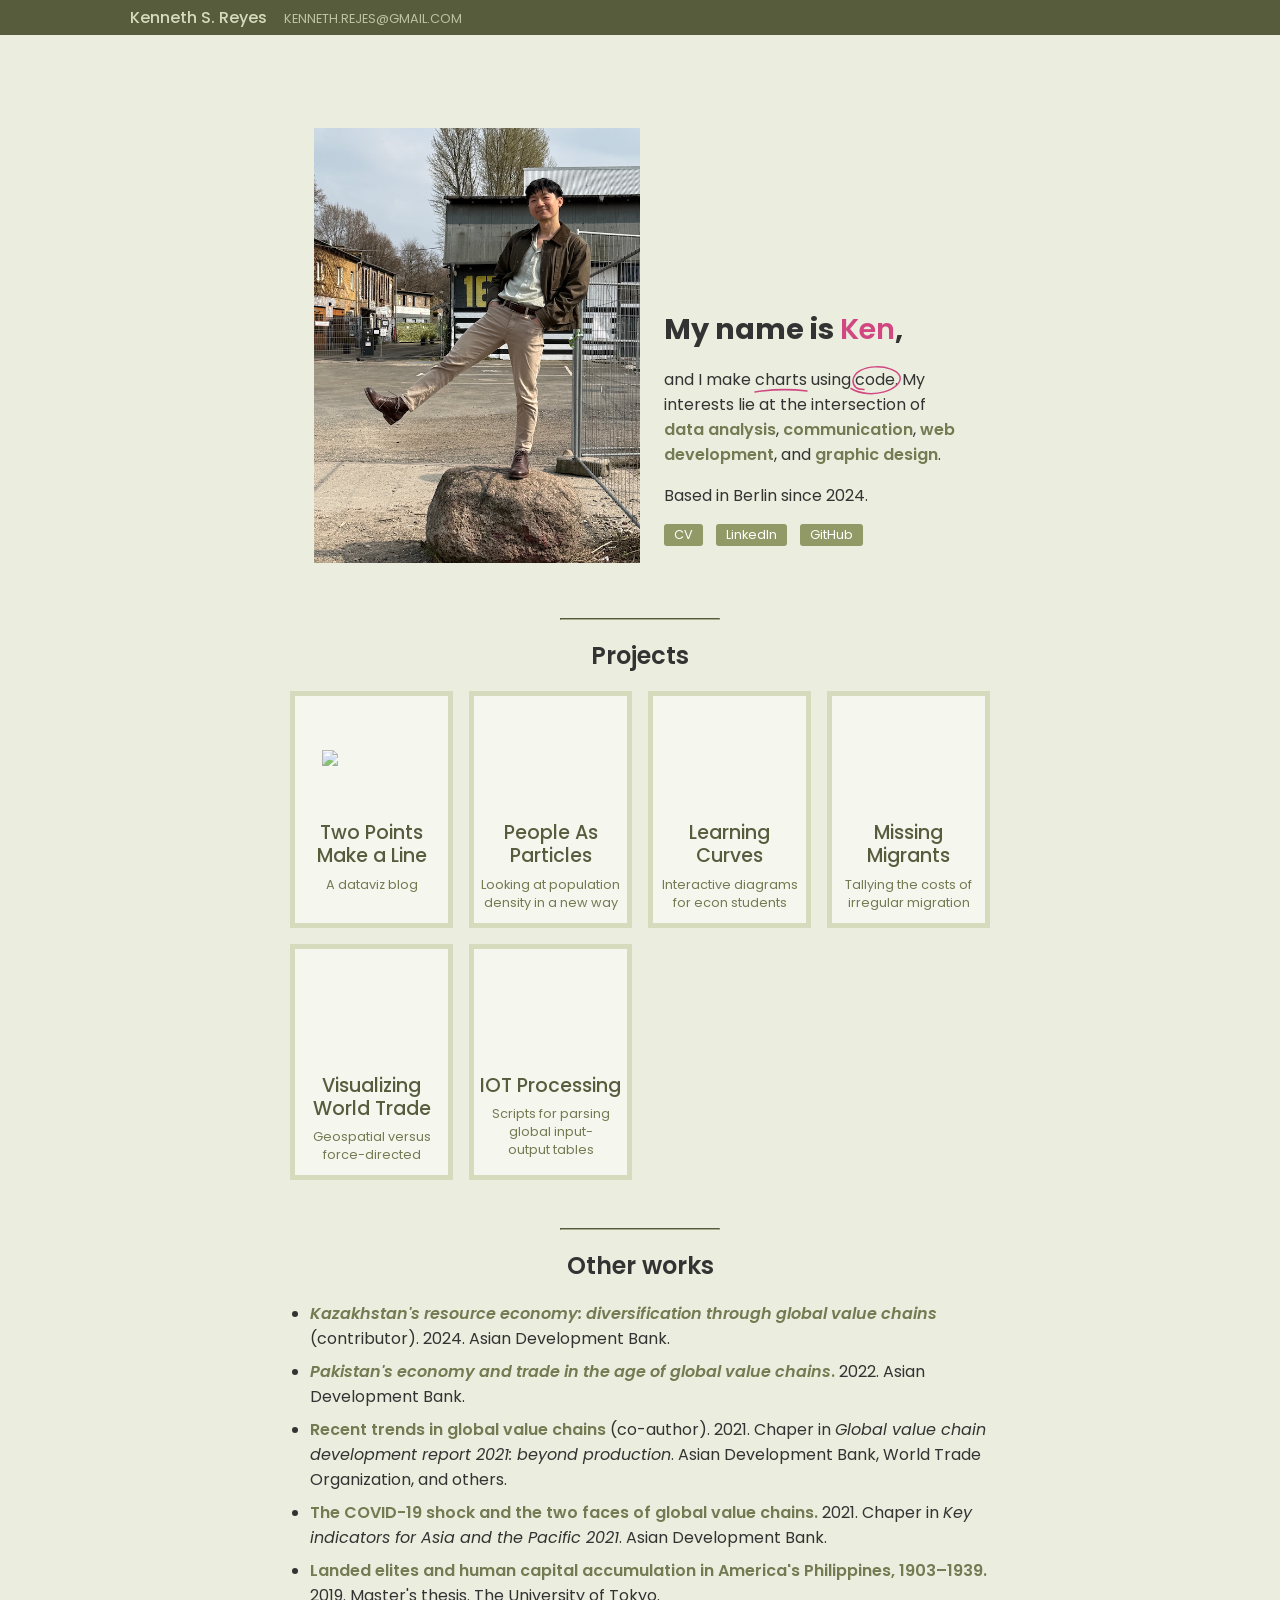
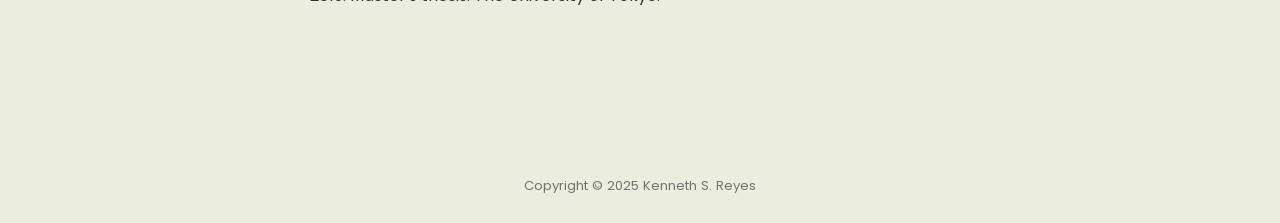
==== index.html @ db585eaa "update hero picture and sizing" ====
<!DOCTYPE html>
<html lang="en">
<head>
    <meta charset="UTF-8">
    <meta name="viewport" content="width=device-width, initial-scale=1.0">
    <title>Kenneth S. Reyes</title>
    <script src="https://d3js.org/d3.v7.min.js"></script>
    <script src="https://unpkg.com/topojson@3"></script>
    <script src="https://unpkg.com/geometric@2.5.5"></script>
    <script src="https://unpkg.com/d3-force-limit"></script>
    <script src="https://unpkg.com/d3-force-surface"></script>
    <script src="https://unpkg.com/d3-force-bounce"></script>
    <link rel="stylesheet" href="./assets/css/vars.css">
    <link rel="stylesheet" href="./assets/css/main.css">
    <link rel="stylesheet" href="./assets/css/tiles.css">
</head>
<body class="home">

    <!-- Site header -->
    
    <header class="site-header">
        <a href="index.html" class="nav-title">Kenneth S. Reyes</a>
        <span class="nav-email">kenneth.rejes@gmail.com</span>
    </header>

    <main class="content-grid">

        <!-- Hero banner -->

        <div class="hero">

            <div class="hero-pic">
                <img src="assets/images/hero.jpg">
            </div>

            <div class="hero-bio">
                <h1>My name is <span class="emph">Ken</span>,</h1>
                <p>and I make 
                    <span class="p-mark">charts<svg class="p-mark" width="100%" height="100%" viewBox="0,0,50,20">
                        <path d="M 0 22
                                 Q 25 18 50 21"></path>
                    </svg></span> 
                using 
                    <span class="p-mark">code<svg class="p-mark" width="100%" height="100%" viewBox="0,0,40,20">
                        <path d="M -4 19 
                                 C 16 31 48 20 45  7 
                                 C 40 -6  0 -7 -2 11
                                 Q -2 20  9 20"/>
                    </svg></span>. 
                My interests lie at the intersection of <span class="emph">data analysis</span>, <span class="emph">communication</span>, <span class="emph">web development</span>, and <span class="emph">graphic design</span>.</p>
                <p>Based in Berlin since 2024.</p>
                <div class="hero-buttons">
                    <a href=""><div class="hero-button">CV</div></a>
                    <a href="https://www.linkedin.com/in/ksreyes"><div class="hero-button">LinkedIn</div></a>
                    <a href="https://github.com/ksreyes"><div class="hero-button">GitHub</div></a>
                </div>
            </div>

        </div>

        <hr>

        <!-- Projects tiles -->

        <section class="projects">

            <h2>Projects</h2>

            <div class="projects-tiles">

                <!-- Two Points Make a Line -->
                <div class="project-tile" id="twopoints">
                    <a href="https://twopoints.blog" class="project-tile-link">
                        <div class="project-tile-logo">
                            <img src="./assets/images/twopoints.png">
                        </div>
                        <span class="project-tile-title">Two Points Make a Line</span>
                        <p class="project-tile-desc">A dataviz blog</p>
                        <div class="project-tile-box"></div>
                    </a>
                </div>

                <!-- Population density -->
                <div class="project-tile" id="popden">
                    <a href="particles" class="project-tile-link">
                        <div class="project-tile-logo"></div>
                        <span class="project-tile-title">People As Particles</span>
                        <p class="project-tile-desc">Looking at population density in a new way</p>
                        <div class="project-tile-box"></div>
                    </a>
                </div>

                <!-- Learning Curves -->
                <div class="project-tile" id="econ">
                    <a href="learningcurves" class="project-tile-link">
                        <div class="project-tile-logo"></div>
                        <span class="project-tile-title">Learning Curves</span>
                        <p class="project-tile-desc">Interactive diagrams for econ students</p>
                        <div class="project-tile-box"></div>
                    </a>
                </div>

                <!-- Missing Migrants -->
                <div class="project-tile" id="mmp">
                    <a href="missingmigrants" class="project-tile-link">
                        <div class="project-tile-logo page-icon mmp-icon"></div>
                        <span class="project-tile-title">Missing Migrants</span>
                        <p class="project-tile-desc">Tallying the costs of irregular migration</p>
                        <div class="project-tile-box"></div>
                    </a>
                </div>

                <!-- Trade -->
                <div class="project-tile" id="trade">
                    <a href="trade" class="project-tile-link">
                        <div class="project-tile-logo page-icon trade-icon"></div>
                        <span class="project-tile-title">Visualizing World Trade</span>
                        <p class="project-tile-desc">Geospatial versus force-directed</p>
                        <div class="project-tile-box"></div>
                    </a>
                </div>

                <!-- MRIO -->
                <div class="project-tile" id="mrio">
                    <a href="https://github.com/ksreyes/mrio-processing" class="project-tile-link">
                        <div class="project-tile-logo"></div>
                        <span class="project-tile-title">IOT Processing</span>
                        <p class="project-tile-desc">Scripts for parsing global input-output tables</p>
                        <div class="project-tile-box"></div>
                    </a>
                </div>
                
            </div>
        </section>

        <hr>

        <!-- Projects tiles -->

        <section class="works">

            <h2>Other works</h2>

            <ul>
                <li><a href="https://www.adb.org/publications/kazakhstan-resource-economy"><emph>Kazakhstan's resource economy: diversification through global value chains</emph></a> (contributor). 2024. Asian Development Bank.</li>

                <li><a href="https://www.adb.org/publications/pakistan-economy-trade-global-value-chains"><emph>Pakistan's economy and trade in the age of global value chains</emph>.</a> 2022. Asian Development Bank.</li>
                
                <li><a href="https://www.adb.org/publications/global-value-chain-development-report-2021">Recent trends in global value chains</a> (co-author). 2021. Chaper in <emph>Global value chain development report 2021: beyond production</emph>. Asian Development Bank, World Trade Organization, and others.</li>
                
                <li><a href="https://www.adb.org/publications/key-indicators-asia-and-pacific-2021">The COVID-19 shock and the two faces of global value chains.</a> 2021. Chaper in <emph>Key indicators for Asia and the Pacific 2021</emph>. Asian Development Bank.</li>
                
                <li><a href="assets/docs/reyes-landed-elites.pdf">Landed elites and human capital accumulation in America's Philippines, 1903–1939.</a> 2019. Master's thesis. The University of Tokyo.
            </ul>

        </section>
       
    </main>

    <!-- Footer -->

    <footer>
        <div class="page-footer">
            <div class="copyright">Copyright © 2025 Kenneth S. Reyes</div>
        </div>
    </footer>

    <script type="module" src="./assets/js/main.js"></script>
</body>
</html>
---- assets/css/vars.css ----
@import url('https://fonts.googleapis.com/css?family=Poppins:300,400,500,600,700,800');
@import url('https://fonts.googleapis.com/css2?family=Playpen+Sans:wght@400&display=swap');

:root {
    --body-font-family: "Poppins";

    --width: 800px;
    --dashboard-width: 1000px;
    --dashboard-width-mobile: 920px;

    --green1:hsl(70, 20%, 20%);
    --green2:hsl(70, 20%, 30%);
    --green3:hsl(70, 20%, 40%);
    --green4:hsl(70, 20%, 50%);
    --green5:hsl(70, 20%, 60%);
    --green6:hsl(70, 20%, 70%);
    --green7:hsl(70, 30%, 80%);
    --green8:hsl(70, 30%, 90%);
    --green85:hsl(70, 30%, 95%);
    --green9:hsl(70, 30%, 99%);

    --blue1:hsl(200, 30%, 25%);
    --blue2:hsl(200, 30%, 35%);
    --blue3:hsl(200, 30%, 45%);
    --blue4:hsl(200, 30%, 55%);
    --blue5:hsl(200, 30%, 65%);
    --blue6:hsl(200, 30%, 75%);
    --blue7:hsl(200, 30%, 85%);
    --blue8:hsl(200, 30%, 90%);
    --blue9:hsl(200, 30%, 95%);

    --red1:hsl(335, 60%, 55%);
    --red2:hsl(335, 60%, 65%);
    --red3:hsl(335, 60%, 75%);
    --red4:hsl(335, 60%, 85%);
    --red5:hsl(335, 60%, 95%);

    --yellow1:hsl(45, 75%, 55%);
    --yellow2:hsl(45, 75%, 60%);
    --yellow3:hsl(45, 75%, 65%);
    --yellow4:hsl(45, 75%, 70%);
    --yellow5:hsl(45, 75%, 75%);
    
    --gray1:hsl(0, 0%, 35%);
    --gray2:hsl(0, 0%, 45%);
    --gray3:hsl(0, 0%, 55%);
    --gray4:hsl(0, 0%, 65%);
    --gray5:hsl(0, 0%, 75%);
}
---- assets/css/main.css ----
*, *::before, *::after {
    box-sizing: border-box;
}

* {
    font: inherit;
    margin: 0;
    padding: 0;
}

img {
    max-width: 100%;
}

body {
    font-family: var(--body-font-family), sans-serif;
    font-size: 0.75rem;
    font-size: clamp(0.75rem, 0.65rem + 0.5vw, 1rem);
    background-color: var(--green8);
    color: hsl(0, 0%, 20%);
    padding-top: 8rem;

    @media (width <= 425px) {

        padding-top: 5rem;

        &.home {
            padding-top: 3rem;
        }
    }
}

ul {
    margin: .5em 0;
    padding: 0 0 0 1.25em;
}

li {
    margin-bottom: .5em;
}

h1 {
    /* font-size: clamp(1.2rem, 0.825rem + 1.5vw, 1.8rem); */
    font-size: 1.8rem;
    /* font-size: clamp(1.2rem, 0.6rem + 2.4vw, 1.8rem); */
    font-weight: 600;
    margin: 1em 0;

    .hero-bio & {
        font-weight: 700;
        margin: 0;
    }
}

h2 {
    /* font-size: clamp(1rem, 0.825rem + 1.5vw, 1.5rem); */
    font-size: 1.5em;
    /* font-size: clamp(1.2rem, 0.9rem + 1.2vw, 1.5rem); */
    font-weight: 600;
    text-align: center;
    margin: .75em 0;
}

h3 {
    /* font-size: clamp(0.9rem, 0.8375rem + 0.25vw, 1rem); */
    font-size: 1.1em;
    /* font-size: clamp(0.8rem, 0.6rem + 0.8vw, 1rem); */
    font-weight: 600;
    margin: .75em 0;
}

p {
    margin: 1.25em 0;
}

::selection {
    background: var(--yellow4);
  }

strong {
    font-weight: 700;
}

emph {
    font-style: italic;
}

hr {
    width: 10rem;
    border-color: var(--green5);
    margin: 3em auto 0 auto;
}

a {
    text-decoration: none;
    font-weight: 600;
    color: var(--green3);
}

a:hover {
    color: var(--green4);
    transition: color .1s ease-in;
}

svg {
    display: block;
    width: 100%;
}

/*** Header bar ********************************/

.site-header {
    position: fixed;
    top: 0;
    left: 0;
    right: 0;
    z-index: 99;
    display: flex;
    gap: 1rem;
    align-items: flex-end;
    background-color: var(--green2);
    padding: 5px 10vw;
}

.nav-title {
    width: 140px;
    font-weight: 500;
    text-align: center;
    color: var(--green7);
}

.nav-title:hover {
    font-size: 1.02rem;
    color: var(--green8);
    transition: font-size .1s ease-in, color .05s ease-in
}

.nav-email {
    font-size: .8rem;
    color: var(--green6);
    text-transform: uppercase;
    padding-bottom: .1rem;
}

@media (max-width: 700px) {

    .site-header {
        flex-direction: column;
        gap: 0;
        align-items: center;
    }

    .nav-title {
        font-size: .9rem;
    }

    .nav-email {
        font-size: .7rem;
        padding-bottom: 0;
    }
}

/*** Body **************************************/

.content-grid {
    --padding-inline: 1rem;
    --content-max-width: 700px;
    --breakout-max-width: 1000px;
    --breakout-size: calc((var(--breakout-max-width) - var(--content-max-width)) / 2);

    display: grid;
    gap: 0;
    grid-template-columns: 
        [full-width-start] minmax(var(--padding-inline), 1fr)
        [breakout-start] minmax(0, var(--breakout-size))
        [content-start] min(100% - (var(--padding-inline) * 2), var(--content-max-width)) [content-end] 
        minmax(0, var(--breakout-size)) [breakout-end] 
        minmax(var(--padding-inline), 1fr) [full-width-end];
}

.content-grid > :not(.breakout) {
    grid-column: content;
}

.content-grid > .breakout {
    grid-column: breakout;
}

/*** Hero banner *******************************/

.hero {
    display: flex;
    flex-direction: row;
    justify-content: center;
    gap: 1.5rem;
    margin-left: 1.5rem;

    & .hero-pic {
        flex-basis: 50%;

        & img {
            /* width: 300px; */
            width: 100%;
            /* height: 100%; */
            object-fit: cover;
            /* object-position: top; */
        }

        @media (width <= 425px) {
            width: 100%;
        }
    }

    & .hero-bio {
        flex-basis: 50%;

        display: flex;
        flex-direction: column;
        justify-content: flex-end;
        margin: 1rem 0;
        text-wrap: balance;

        & > * {
            margin: .5rem 0;
        }
    }


    @media (width <= 425px) {
        grid-column: full-width !important;
        flex-direction: column;
        gap: 0;
        text-align: center;
        margin-left: 0;

        & .hero-buttons {
            justify-content: center;
        }
    }
}


.emph {
    color: var(--green3);
    font-weight: 600;
}

h1 .emph {
    color: var(--red1);
}

.hero-buttons {
    display: flex;
    flex-direction: row;
    gap: .8rem;
}

.hero-buttons a {
    font-weight: normal;
}

.hero-button {
    width: auto;
    background: var(--green4);
    padding: 2px 10px;
    align-items: center;
    text-align: center;
    color: white;
    font-size: .80em;
    border-radius: 3px;
}

.hero-button:hover {
    transform: scale(1.05);
    background: var(--green3);
    transition: background .1s ease-in, transform .1s ease-in;
}


.p-mark {
    position: relative;
    overflow: visible;
    /* border: .5px solid blue; */
    
    & svg {
        display: inline;
        position: absolute;
        left: 0;
        top: 0;
        /* border: .5px solid red; */

        & path {
            shape-rendering: geometricPrecision;
            fill: none;
            stroke: var(--red1);
            stroke-width: 1.5px;
            stroke-linecap: round;
        }
    }
}

/*** Footer ************************************/

footer {
    display: block;
    margin-top: 10rem;
}

.page-footer {
    display: flex;
    flex-direction: column;
    align-items: center;
    padding-left: 1em;
    padding-right: 1em;
}

.copyright {
    flex: 1 1 0px;
    min-height: 3.5em;
    text-align: center;
    font-size: .825em;
    color: var(--gray2);
}

/*** Break points ******************************/

/* @media (max-width: 600px) {

    body {
        padding-top: 5rem;
    }

    

} */
---- assets/css/tiles.css ----
/* Parent containers */

.projects {
    width: 100%;
    display: flex;
    flex-direction: column;
    align-items: center;
}

.projects-tiles {
    width: 100%;
    display: grid;
    grid-template-columns: repeat(auto-fit, minmax(150px, 1fr));
    gap: 1em;
}

/* Tile template */

.project-tile {
    position: relative;
}

.project-tile-link {
    outline: none;
    display: flex;
    flex-direction: column;
    align-items: center;
    text-align: center;
    height: 100%;
    color: var(--green2);
    /* font-weight: normal; */
    padding: .8rem .6rem 1rem .6rem;

    & .project-tile-desc {
        color: var(--green3);
        font-weight: normal;
    }
}

.project-tile-box {
    position: absolute;
    top: 0;
    left: 0;
    width: 100%;
    height: 100%;
    z-index: -1;
    background-color: var(--green85);
    border: 5px solid var(--green7);
}

.project-tile-logo {
    display: flex;
    justify-content: center;
    align-items: center;
    width: 120px;
    height: 110px;
    overflow: hidden;
}

.project-tile-title {
    font-size: 1.2em;
    font-weight: 500;
    line-height: 1.2;
    text-align: center;
    text-wrap: balance;
    margin: .5rem 0;
}

.project-tile-desc {
    font-size: .8em;
    text-wrap: balance;
    margin: 0;

    @media (width <= 425px) {
        font-size: 1em;
    }
}

/*** Hover effects *****************************/

.project-tile-link:focus-visible .project-tile-box, 
.project-tile:hover .project-tile-box {
    background-color: var(--green9);
    border-color: var(--green4);
    transform: scale(1.01);
    transition: 
        background-color .1s ease-in, 
        border-color .1s ease-in,
        transform .1s ease-in;
}

.project-tile-link:focus-visible .project-tile-title,
.project-tile:hover .project-tile-title {
    color: var(--green1);
    transition: color .1s ease-in;
}

.project-tile-link:focus-visible .project-tile-desc,
.project-tile:hover .project-tile-desc {
    color: var(--green2);
    transition: color .1s ease-in;
}

/*** Project-specific **************************/

/* Two Points */

#twopoints {

    & .project-tile-logo img {
        opacity: .7;
        width: 100px;
        height: auto;
        animation: rotate 30s linear infinite;
    }
    
    &.project-tile:hover img {
        opacity: .9;
        transition: opacity .1s ease-in;
    }
}

@keyframes rotate {
    from { transform: rotate(0); }
    to { transform: rotate(1turn); }
}

/* Particles */

#popden {

    & rect {
        fill: none;
    }
    
    & circle {
        fill: var(--green4);
    }
    
    &.project-tile:hover circle {
        fill: var(--green3);
        transition: fill .1s ease-in;
    }
}

/* Learning Curves */

#econ {

    & path {
        opacity: .5;
    }
    
    & .econ-axes {
        opacity: 1;
        stroke: var(--green5);
        stroke-width: 3px;
    }
    
    &.project-tile:hover, &.page-icon {

        & path {
            opacity: 1;
            transition: opacity .1s ease-in;
        }
        
        & .econ-axes {
            stroke: var(--green3);
            transition: stroke .1s ease-in;
        }
    }
}

/* Missing Migrants */

.mmp-icon {

    & .globe {
        opacity: .5;
        fill: var(--blue6);
        stroke: none;
        stroke-width: 0;
    }

    & .land {
        fill: var(--green6);
    }
    
    & .spike {
        fill: var(--red2);
        fill-opacity: 0.6;
        transition: opacity 350ms;

        &.hide {
            opacity: 0;
        }
    }
}

#mmp.project-tile:hover, .title-block .mmp-icon {

    .spike {
        fill-opacity: 0.85;
    }

    .globe {
        opacity: .8;
        transition: opacity .1s ease-in;
    }
    
    .land {
        fill: var(--green4);
        transition: fill .1s ease-in;
    }
}


/* MRIO */

#mrio {
    --mrio-base-opacity: .4;
    --mrio-highlight-opacity: .8;
    --mrio-duration: 4s;

    & .header {
        opacity: var(--mrio-base-opacity);
        fill: var(--gray4);
    }
    
    & .input {
        fill: var(--blue3);
        animation: input-highlight var(--mrio-duration) linear infinite;
    }
    
    & .va {
        fill: var(--red2);
        animation: va-highlight var(--mrio-duration) linear infinite;
    }
    
    & .final {
        fill: var(--yellow2);
        animation: final-highlight var(--mrio-duration) linear infinite;
    }
    
    & .output {
        fill: var(--green4);
        animation: output-highlight var(--mrio-duration) linear infinite;
    }

    &.project-tile:hover {
        --mrio-base-opacity: .6;
        --mrio-highlight-opacity: 1;
    }
}

@keyframes input-highlight {
    0% { opacity: var(--mrio-base-opacity); }
    20% { opacity: var(--mrio-highlight-opacity); }
    40% { opacity: var(--mrio-base-opacity); }
    100% { opacity: var(--mrio-base-opacity); }
}

@keyframes va-highlight {
    0% { opacity: var(--mrio-base-opacity); }
    20% { opacity: var(--mrio-base-opacity); }
    40% { opacity: var(--mrio-highlight-opacity); }
    60% { opacity: var(--mrio-base-opacity); }
    100% { opacity: var(--mrio-base-opacity); }
}

@keyframes final-highlight {
    0% { opacity: var(--mrio-base-opacity); }
    40% { opacity: var(--mrio-base-opacity); }
    60% { opacity: var(--mrio-highlight-opacity); }
    80% { opacity: var(--mrio-base-opacity); }
    100% { opacity: var(--mrio-base-opacity); }
}

@keyframes output-highlight {
    0% { opacity: var(--mrio-base-opacity); }
    60% { opacity: var(--mrio-base-opacity); }
    80% { opacity: var(--mrio-highlight-opacity); }
    100% { opacity: var(--mrio-base-opacity); }
}

/* Snapshot */

#snapshot {
    
    & img {
        opacity: .7;
        width: 120%;
        height: auto;
        animation: pan-vertically 10s ease-in-out infinite;
    }

    &.project-tile:hover img {
        opacity: .9;
        transition: opacity .1s ease-in;
    }
}

@keyframes pan-vertically {
    0% { transform: translateY(20%); }
    50% { transform: translateY(-20%); }
    100% { transform: translateY(20%); }
}

/* Trade */

.trade-icon {
    
    .title-block & {
        background: var(--blue8);
        border: 1.5px solid var(--blue7);
        border-radius: 20px;
    }

    & .bg {
        fill: var(--blue7);
        opacity: .5;
        opacity: 0;
    }

    & .land {
        fill: var(--green6);
        fill-opacity: .6;
        transition: fill-opacity .1s ease-in;
    }

    & .node {
        fill: var(--blue3);
        fill-opacity: .2;
        stroke: var(--blue1);
        stroke-width: 1px;
        stroke-opacity: .2;
        transition: 
            stroke-opacity .25s;
    }

    & .link {
        stroke-opacity: 0;
        stroke-width: .1px;
        transition: 
            stroke-opacity .1s ease-in;
        
        &.in-force {
            stroke: var(--blue5);
            stroke-opacity: 0;
            transition: 
                stroke 1s ease-in,
                stroke-opacity 1s ease-in;
        }
    }
}

#trade.project-tile:hover, .title-block .trade-icon {

    & .bg {
        fill: var(--blue7);
        /* opacity: 1; */
        opacity: 0;
        transition: opacity .1s ease-in;
    }

    & .land {
        fill-opacity: .8;
        transition: fill-opacity .1s ease-in;
    }

    & .node {
        fill-opacity: .4;
        stroke-opacity: .4;
        transition: 
            fill-opacity .1s ease-in, 
            stroke-opacity .1s;
    }
}
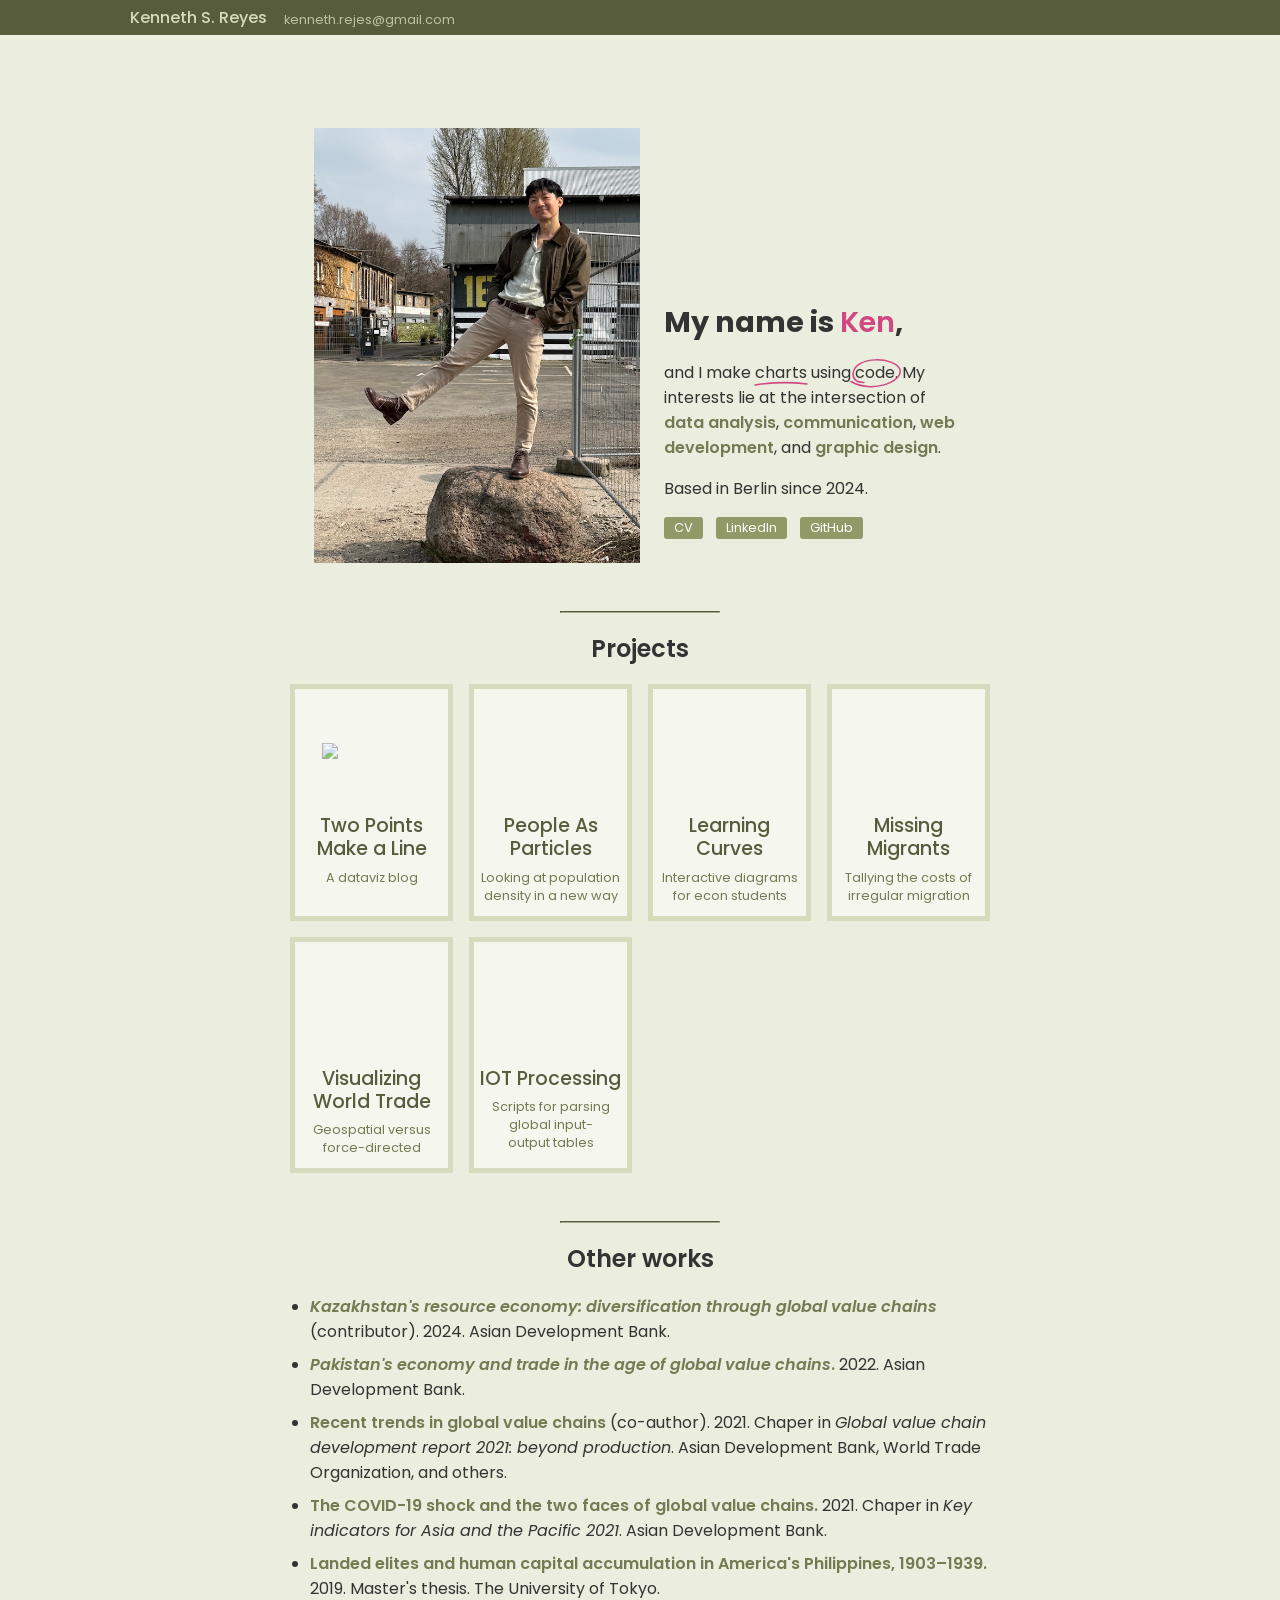
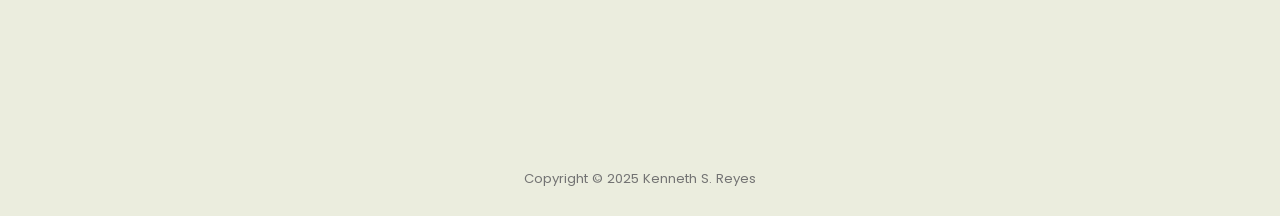
==== commit c17e21e9: "adjust break points" ====
--- a/index.html
+++ b/index.html
@@ -3,6 +3,13 @@
 <head>
     <meta charset="UTF-8">
     <meta name="viewport" content="width=device-width, initial-scale=1.0">
+    <meta property="og:type" content="website">
+    <meta property="og:title" content="Kenneth S. Reyes">
+    <meta property="og:description" content="Data visualization specialist">
+    <meta property="og:image" content="./assets/images/thumbnail.jpg">
+    <meta property="og:image:width" content="900">
+    <meta property="og:image:height" content="500">
+    <meta property="og:url" content="https://ksreyes.github.io">
     <title>Kenneth S. Reyes</title>
     <script src="https://d3js.org/d3.v7.min.js"></script>
     <script src="https://unpkg.com/topojson@3"></script>
@@ -20,7 +27,7 @@
     
     <header class="site-header">
         <a href="index.html" class="nav-title">Kenneth S. Reyes</a>
-        <span class="nav-email">kenneth.rejes@gmail.com</span>
+        <div class="nav-email">kenneth.rejes@gmail.com</div>
     </header>
 
     <main class="content-grid">
--- a/assets/css/vars.css
+++ b/assets/css/vars.css
@@ -47,4 +47,6 @@
     --gray3:hsl(0, 0%, 55%);
     --gray4:hsl(0, 0%, 65%);
     --gray5:hsl(0, 0%, 75%);
+    --gray6:hsl(0, 0%, 85%);
+    --gray7:hsl(0, 0%, 90%);
 }
--- a/assets/css/main.css
+++ b/assets/css/main.css
@@ -21,7 +21,7 @@
     color: hsl(0, 0%, 20%);
     padding-top: 8rem;
 
-    @media (width <= 425px) {
+    @media (width <= 430px) and (orientation: portrait) {
 
         padding-top: 5rem;
 
@@ -41,9 +41,7 @@
 }
 
 h1 {
-    /* font-size: clamp(1.2rem, 0.825rem + 1.5vw, 1.8rem); */
     font-size: 1.8rem;
-    /* font-size: clamp(1.2rem, 0.6rem + 2.4vw, 1.8rem); */
     font-weight: 600;
     margin: 1em 0;
 
@@ -54,18 +52,14 @@
 }
 
 h2 {
-    /* font-size: clamp(1rem, 0.825rem + 1.5vw, 1.5rem); */
     font-size: 1.5em;
-    /* font-size: clamp(1.2rem, 0.9rem + 1.2vw, 1.5rem); */
     font-weight: 600;
     text-align: center;
     margin: .75em 0;
 }
 
 h3 {
-    /* font-size: clamp(0.9rem, 0.8375rem + 0.25vw, 1rem); */
     font-size: 1.1em;
-    /* font-size: clamp(0.8rem, 0.6rem + 0.8vw, 1rem); */
     font-weight: 600;
     margin: .75em 0;
 }
@@ -116,50 +110,40 @@
     left: 0;
     right: 0;
     z-index: 99;
+    background-color: var(--green2);
+    padding: 5px 10vw;
     display: flex;
     gap: 1rem;
     align-items: flex-end;
-    background-color: var(--green2);
-    padding: 5px 10vw;
-}
-
-.nav-title {
-    width: 140px;
-    font-weight: 500;
-    text-align: center;
-    color: var(--green7);
-}
-
-.nav-title:hover {
-    font-size: 1.02rem;
-    color: var(--green8);
-    transition: font-size .1s ease-in, color .05s ease-in
-}
-
-.nav-email {
-    font-size: .8rem;
-    color: var(--green6);
-    text-transform: uppercase;
-    padding-bottom: .1rem;
-}
-
-@media (max-width: 700px) {
-
-    .site-header {
+
+    @media (width <= 430px) and (orientation: portrait) {
         flex-direction: column;
         gap: 0;
         align-items: center;
     }
-
-    .nav-title {
-        font-size: .9rem;
-    }
-
-    .nav-email {
-        font-size: .7rem;
-        padding-bottom: 0;
-    }
-}
+    
+    & .nav-title {
+        display: block;
+        width: 140px;
+        font-weight: 500;
+        text-align: center;
+        color: var(--green7);
+        
+        &:hover {
+            font-size: 1.02em;
+            color: var(--green8);
+            transition: font-size .1s ease-in, color .05s ease-in
+        }
+    }
+    
+    & .nav-email {
+        font-size: .8em;
+        color: var(--green6);
+        padding-bottom: .1em;
+        vertical-align: middle;
+    }
+}
+
 
 /*** Body **************************************/
 
@@ -200,15 +184,9 @@
         flex-basis: 50%;
 
         & img {
-            /* width: 300px; */
+            display: block;
             width: 100%;
-            /* height: 100%; */
             object-fit: cover;
-            /* object-position: top; */
-        }
-
-        @media (width <= 425px) {
-            width: 100%;
         }
     }
 
@@ -226,20 +204,25 @@
         }
     }
 
-
-    @media (width <= 425px) {
+    @media (width <= 430px) and (orientation: portrait) {
+
         grid-column: full-width !important;
         flex-direction: column;
         gap: 0;
         text-align: center;
         margin-left: 0;
 
+        & .hero-pic img {
+            width: auto;
+            height: 80vh;
+            height: calc(100svh - 130px);
+        }
+
         & .hero-buttons {
             justify-content: center;
         }
     }
 }
-
 
 .emph {
     color: var(--green3);
@@ -254,41 +237,38 @@
     display: flex;
     flex-direction: row;
     gap: .8rem;
-}
-
-.hero-buttons a {
-    font-weight: normal;
-}
-
-.hero-button {
-    width: auto;
-    background: var(--green4);
-    padding: 2px 10px;
-    align-items: center;
-    text-align: center;
-    color: white;
-    font-size: .80em;
-    border-radius: 3px;
-}
-
-.hero-button:hover {
-    transform: scale(1.05);
-    background: var(--green3);
-    transition: background .1s ease-in, transform .1s ease-in;
-}
-
+
+    & a {
+        font-weight: normal;
+    }
+
+    & .hero-button {
+        width: auto;
+        background: var(--green4);
+        padding: 2px 10px;
+        align-items: center;
+        text-align: center;
+        color: white;
+        font-size: .80em;
+        border-radius: 3px;
+    
+        &:hover {
+            transform: scale(1.05);
+            background: var(--green3);
+            transition: background .1s ease-in, transform .1s ease-in;
+        }
+    }
+}
 
 .p-mark {
     position: relative;
     overflow: visible;
-    /* border: .5px solid blue; */
     
     & svg {
         display: inline;
         position: absolute;
         left: 0;
         top: 0;
-        /* border: .5px solid red; */
 
         & path {
             shape-rendering: geometricPrecision;
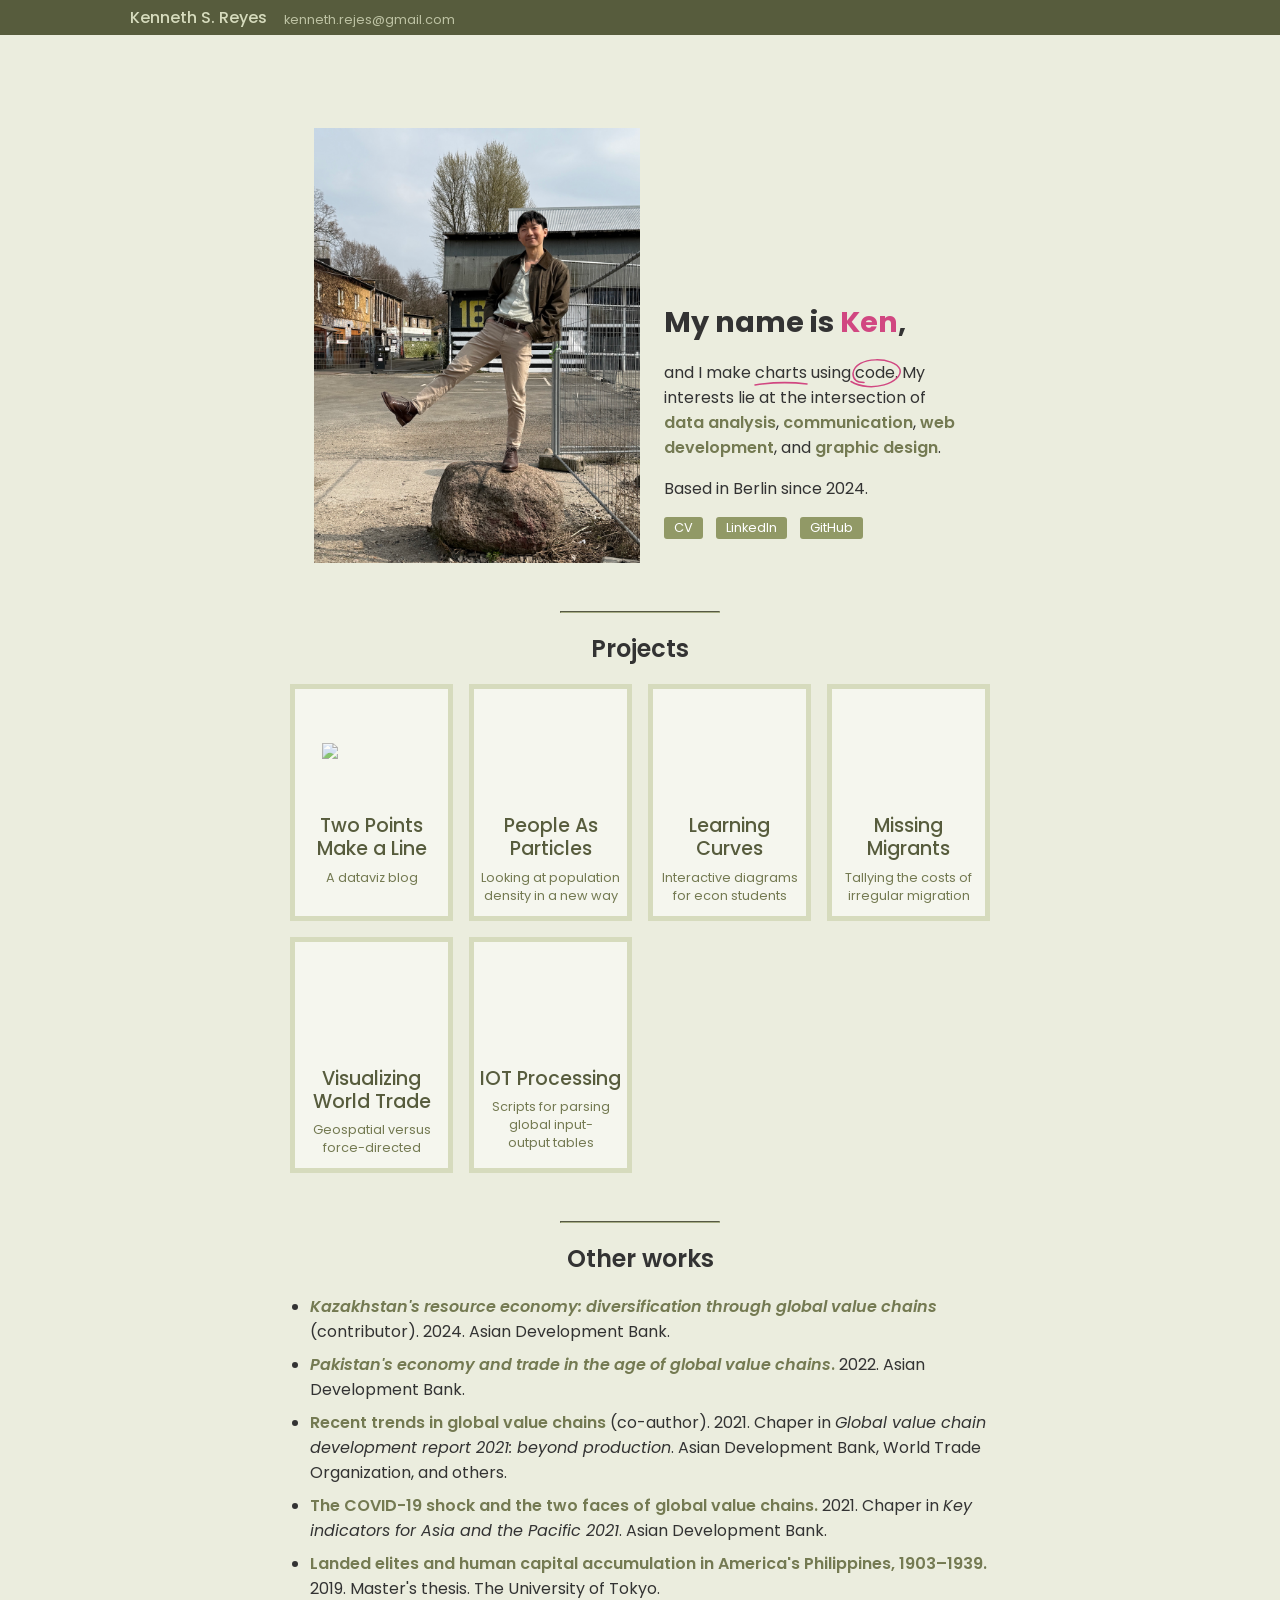
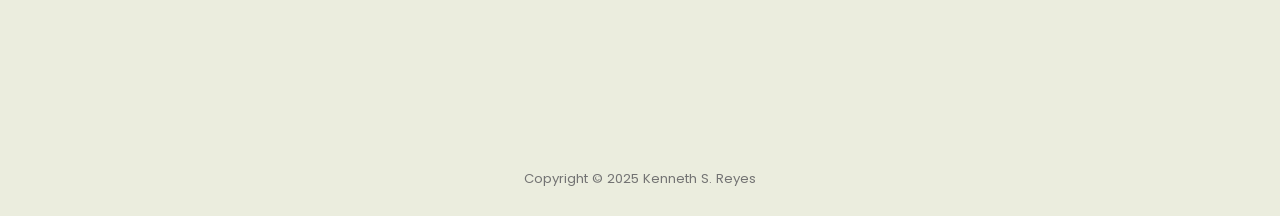
==== commit 70021afe: "update meta og stags" ====
--- a/index.html
+++ b/index.html
@@ -6,10 +6,10 @@
     <meta property="og:type" content="website">
     <meta property="og:title" content="Kenneth S. Reyes">
     <meta property="og:description" content="Data visualization specialist">
-    <meta property="og:image" content="./assets/images/thumbnail.jpg">
+    <meta property="og:image" content="https://ksreyes.me/assets/images/thumbnail.jpg">
     <meta property="og:image:width" content="900">
     <meta property="og:image:height" content="500">
-    <meta property="og:url" content="https://ksreyes.github.io">
+    <meta property="og:url" content="https://ksreyes.me">
     <title>Kenneth S. Reyes</title>
     <script src="https://d3js.org/d3.v7.min.js"></script>
     <script src="https://unpkg.com/topojson@3"></script>
--- a/assets/css/vars.css
+++ b/assets/css/vars.css
@@ -1,6 +1,7 @@
 
 @import url('https://fonts.googleapis.com/css?family=Poppins:300,400,500,600,700,800');
 @import url('https://fonts.googleapis.com/css2?family=Playpen+Sans:wght@400&display=swap');
+@import url('https://fonts.googleapis.com/css2?family=Noto+Serif:ital@0;1&display=swap');
 
 :root {
     --body-font-family: "Poppins";
--- a/assets/css/main.css
+++ b/assets/css/main.css
@@ -21,19 +21,24 @@
     color: hsl(0, 0%, 20%);
     padding-top: 8rem;
 
-    @media (width <= 430px) and (orientation: portrait) {
+    @media (width <= 440px) and (orientation: portrait) {
 
         padding-top: 5rem;
 
         &.home {
-            padding-top: 3rem;
+            padding-top: 2.75rem;
         }
     }
 }
 
 ul {
     margin: .5em 0;
-    padding: 0 0 0 1.25em;
+    padding-left: 1.25em;
+}
+
+ol {
+    margin: .5em 0;
+    padding-left: 2em;
 }
 
 li {
@@ -116,7 +121,7 @@
     gap: 1rem;
     align-items: flex-end;
 
-    @media (width <= 430px) and (orientation: portrait) {
+    @media (width <= 440px) and (orientation: portrait) {
         flex-direction: column;
         gap: 0;
         align-items: center;
@@ -148,7 +153,7 @@
 /*** Body **************************************/
 
 .content-grid {
-    --padding-inline: 1rem;
+    --padding-inline: 2rem;
     --content-max-width: 700px;
     --breakout-max-width: 1000px;
     --breakout-size: calc((var(--breakout-max-width) - var(--content-max-width)) / 2);
@@ -182,10 +187,12 @@
 
     & .hero-pic {
         flex-basis: 50%;
+        align-self: center;
 
         & img {
             display: block;
             width: 100%;
+            min-height: 300px;
             object-fit: cover;
         }
     }
@@ -204,10 +211,11 @@
         }
     }
 
-    @media (width <= 430px) and (orientation: portrait) {
+    @media (width <= 440px) and (orientation: portrait) {
 
         grid-column: full-width !important;
         flex-direction: column;
+        align-items: center;
         gap: 0;
         text-align: center;
         margin-left: 0;
@@ -215,7 +223,11 @@
         & .hero-pic img {
             width: auto;
             height: 80vh;
-            height: calc(100svh - 130px);
+            height: calc(100svh - 45px - 75px);
+        }
+
+        & .hero-bio {
+            margin: 1rem 2rem;
         }
 
         & .hero-buttons {
@@ -231,6 +243,7 @@
 
 h1 .emph {
     color: var(--red1);
+    font-weight: inherit;
 }
 
 .hero-buttons {
--- a/assets/css/tiles.css
+++ b/assets/css/tiles.css
@@ -13,6 +13,18 @@
     display: grid;
     grid-template-columns: repeat(auto-fit, minmax(150px, 1fr));
     gap: 1em;
+
+}
+
+@media (width <= 440px) and (orientation: portrait) {
+
+    .projects {
+        grid-column: full-width !important;
+    }
+
+    .projects-tiles {
+        padding: 0 1rem;
+    }
 }
 
 /* Tile template */
@@ -147,6 +159,22 @@
 /* Learning Curves */
 
 #econ {
+
+    .icon-bg {
+        position: absolute;
+        opacity: .75;
+        z-index: -1;
+        width: 120px;
+        height: 110px;
+        background: white;
+        border: 1.5px solid var(--gray7);
+        border-radius: 20px;
+    }
+
+    .title-block & {
+        width: 95px;
+        height: 85px;
+    }
 
     & path {
         opacity: .5;
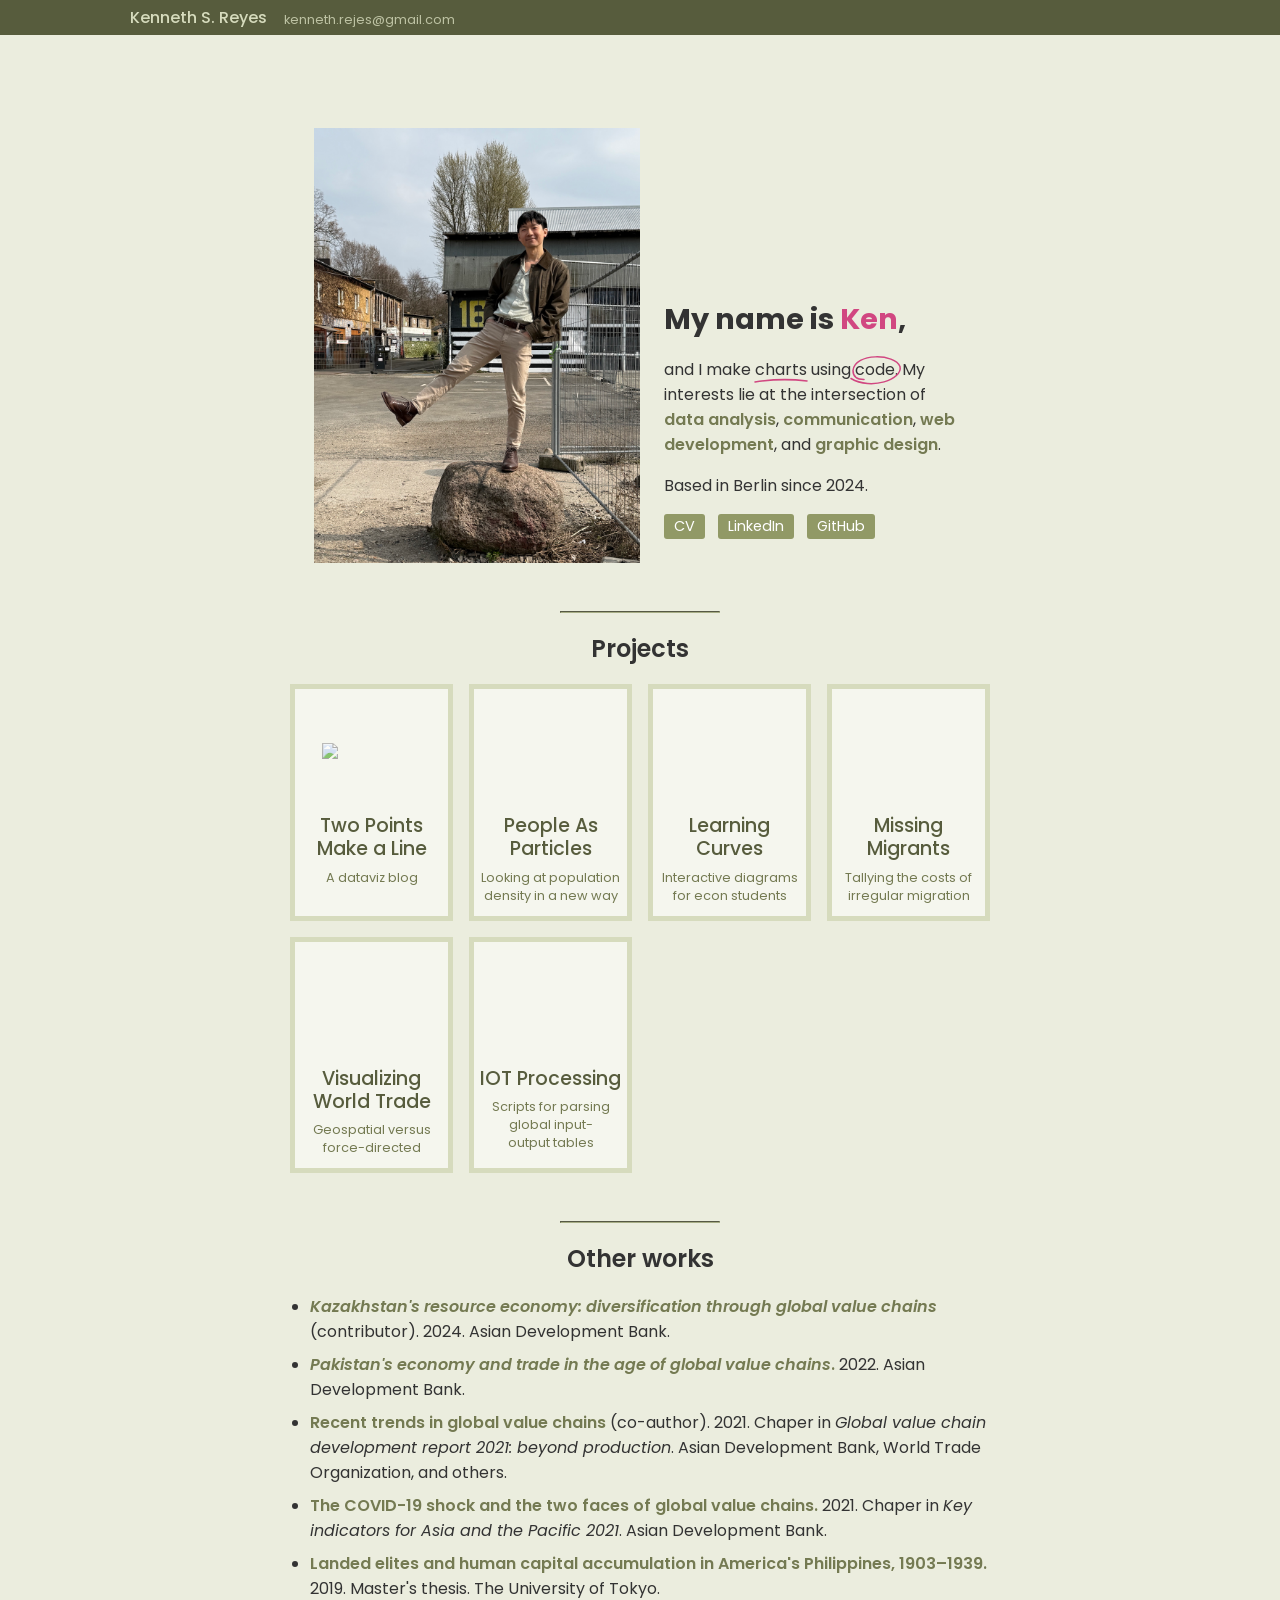
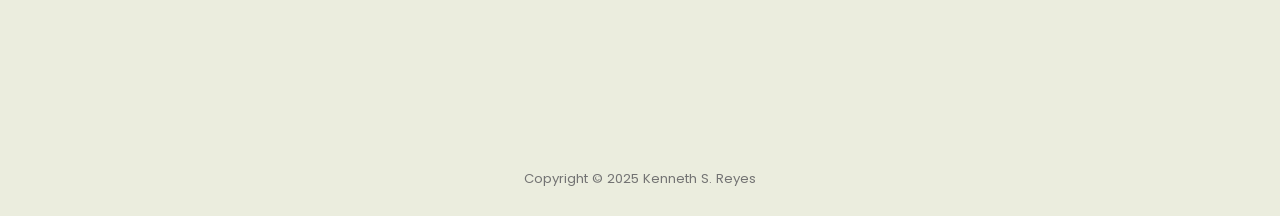
==== commit e2b74e72: "update meta tags" ====
--- a/index.html
+++ b/index.html
@@ -7,8 +7,8 @@
     <meta property="og:title" content="Kenneth S. Reyes">
     <meta property="og:description" content="Data visualization specialist">
     <meta property="og:image" content="https://ksreyes.me/assets/images/thumbnail.jpg">
-    <meta property="og:image:width" content="900">
-    <meta property="og:image:height" content="500">
+    <meta property="og:image:width" content="1200">
+    <meta property="og:image:height" content="630">
     <meta property="og:url" content="https://ksreyes.me">
     <title>Kenneth S. Reyes</title>
     <script src="https://d3js.org/d3.v7.min.js"></script>
--- a/assets/css/main.css
+++ b/assets/css/main.css
@@ -73,9 +73,9 @@
     margin: 1.25em 0;
 }
 
-::selection {
+::selection, .highlight {
     background: var(--yellow4);
-  }
+}
 
 strong {
     font-weight: 700;
@@ -85,6 +85,13 @@
     font-style: italic;
 }
 
+sup {
+    position: relative;
+    font-size: 0.75em;
+    vertical-align: baseline;
+    line-height: 0;
+    top: -0.5em;
+}
 hr {
     width: 10rem;
     border-color: var(--green5);
@@ -228,6 +235,10 @@
 
         & .hero-bio {
             margin: 1rem 2rem;
+
+            & p {
+                font-size: 1.2em;
+            }
         }
 
         & .hero-buttons {
@@ -262,7 +273,7 @@
         align-items: center;
         text-align: center;
         color: white;
-        font-size: .80em;
+        font-size: .9em;
         border-radius: 3px;
     
         &:hover {
